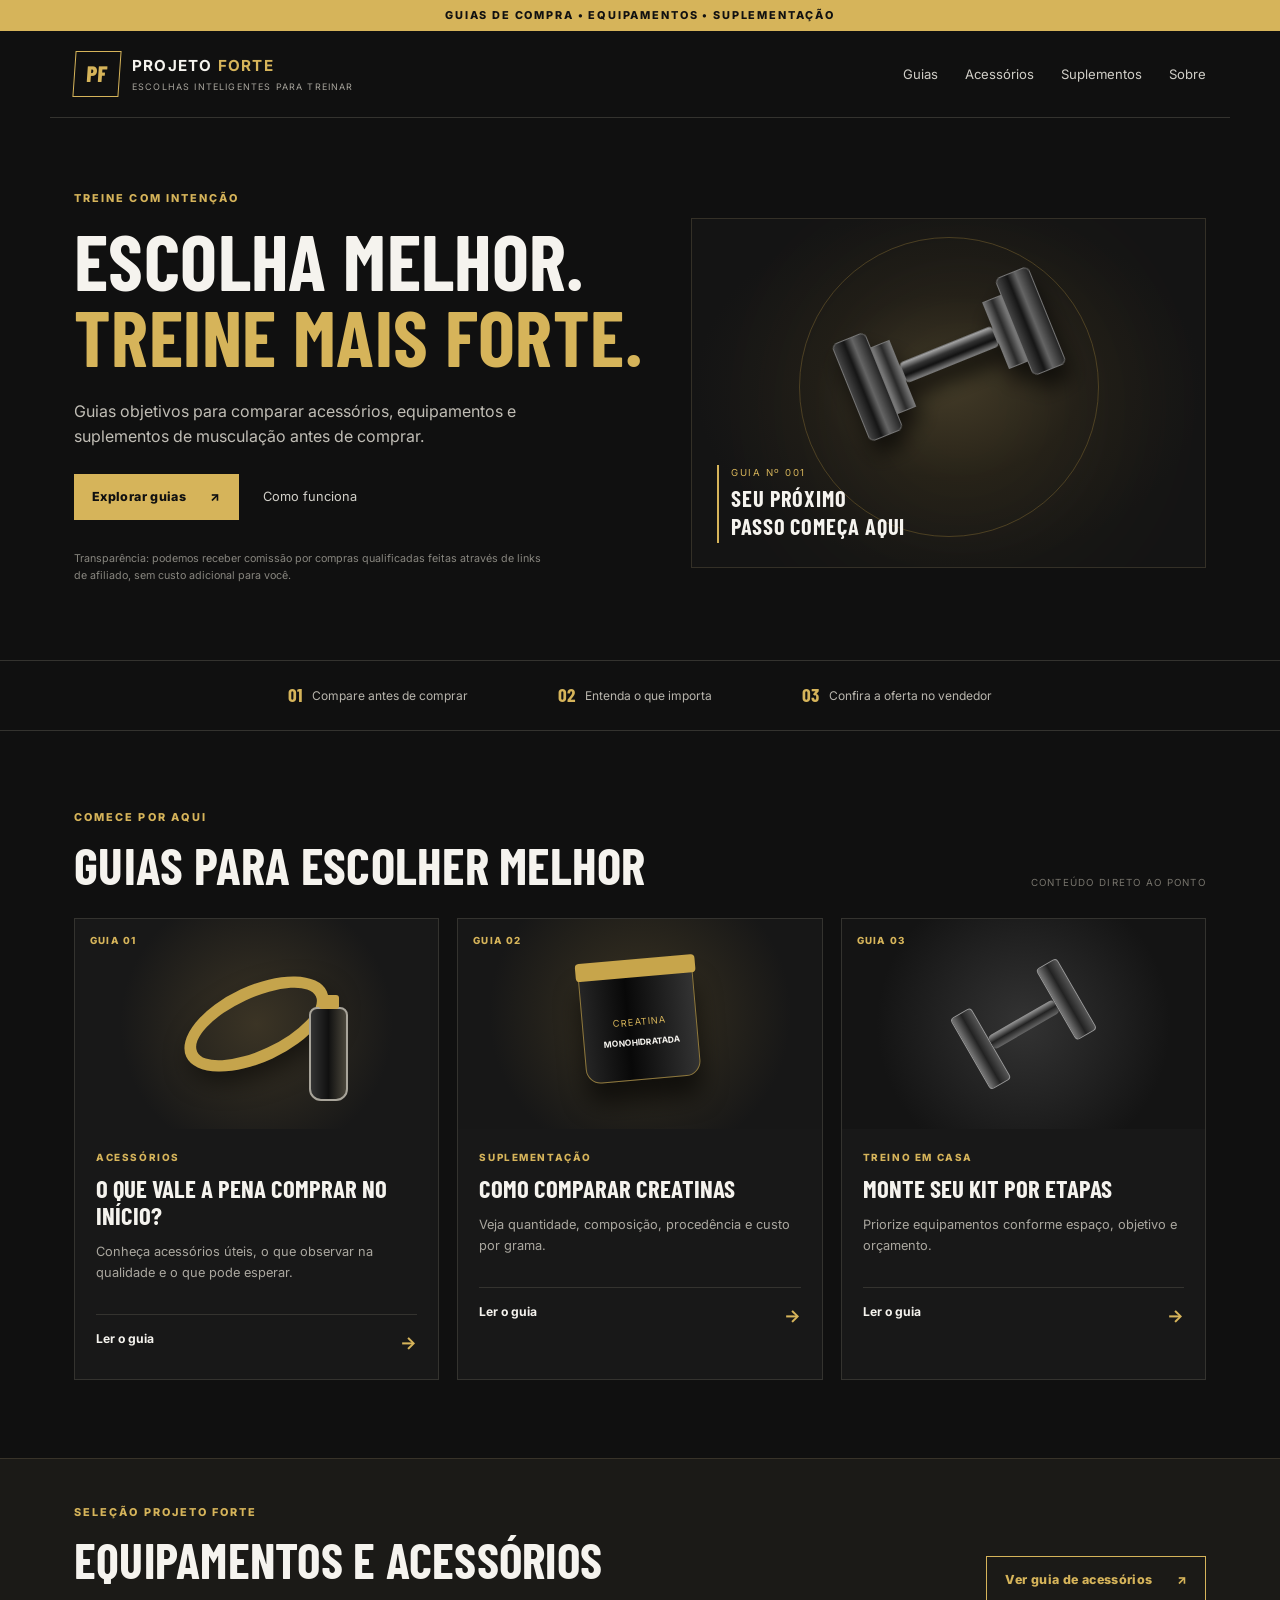
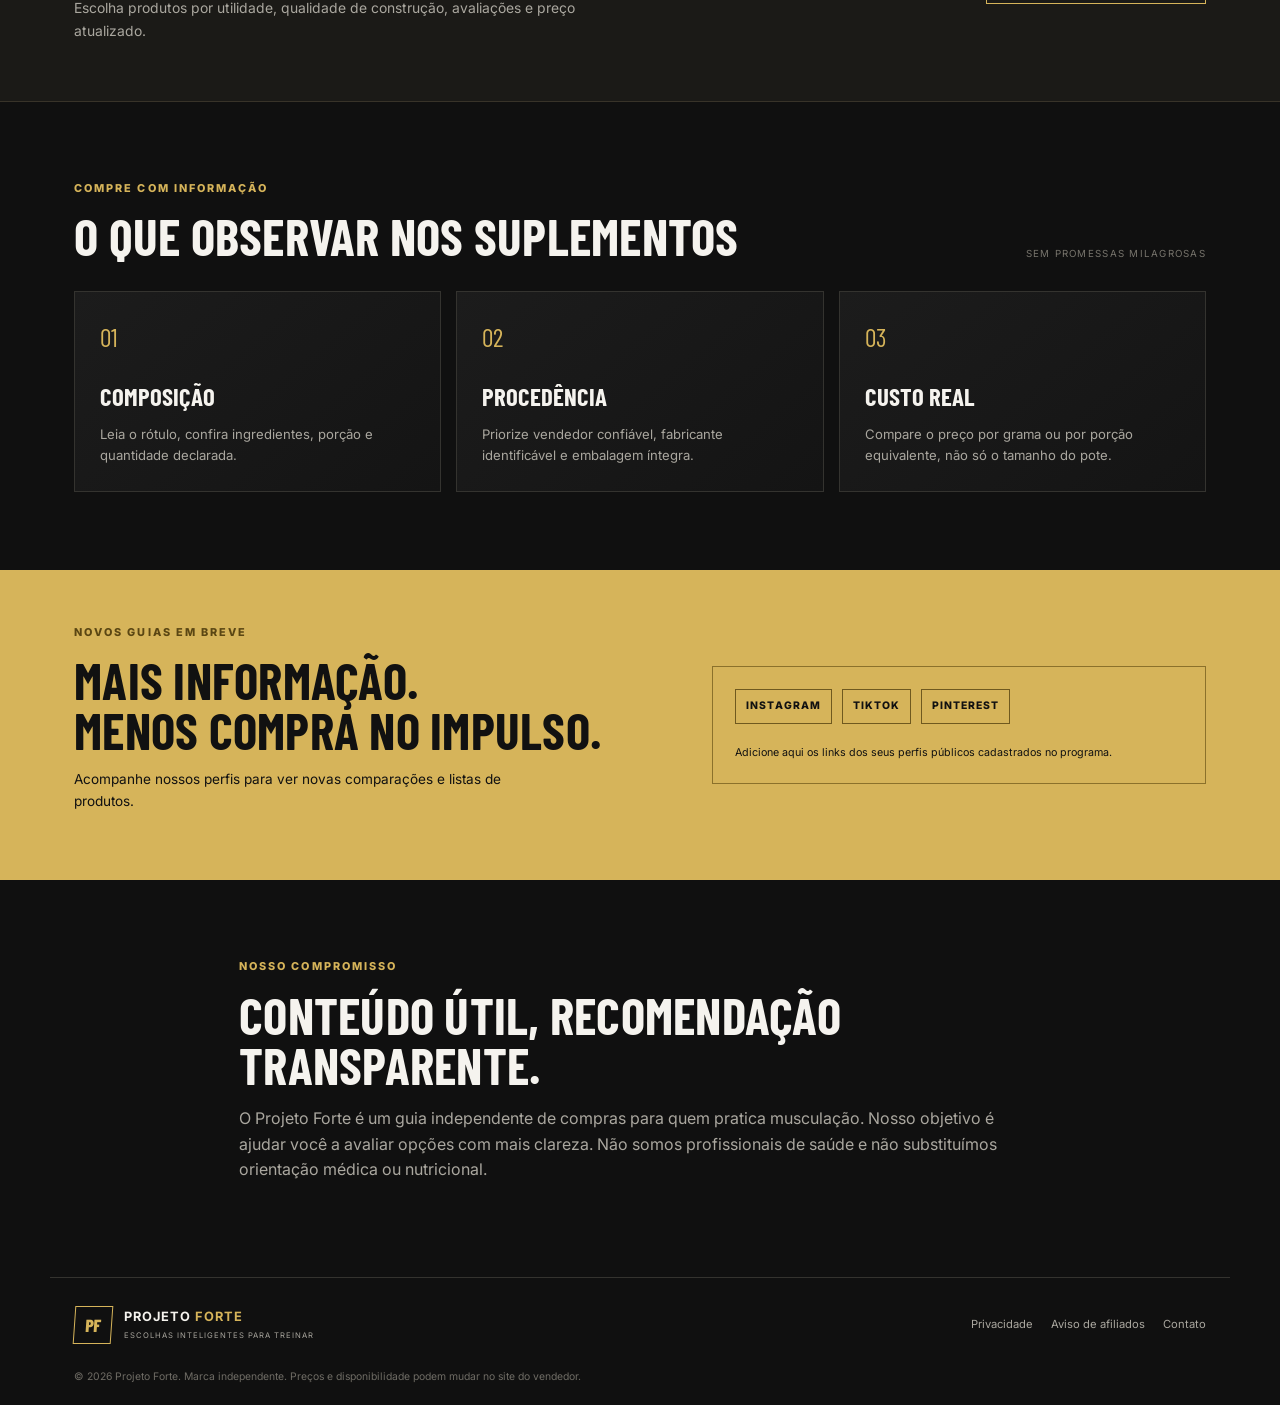
==== index.html @ e1f5fc0f "Add files via upload" ====
<!doctype html>
<html lang="pt-BR">
<head>
  <meta charset="utf-8">
  <meta name="viewport" content="width=device-width, initial-scale=1">
  <meta name="theme-color" content="#101010">
  <title>Projeto Forte | Escolhas inteligentes para treinar</title>
  <meta name="description" content="Guias práticos para escolher acessórios, equipamentos e suplementos para musculação com mais informação.">
  <link rel="stylesheet" href="styles.css">
</head>
<body>
  <div class="announcement">GUIAS DE COMPRA • EQUIPAMENTOS • SUPLEMENTAÇÃO</div>
  <header class="site-header">
    <a class="brand" href="index.html" aria-label="Projeto Forte - início">
      <span class="brand-mark">PF</span>
      <span><strong>PROJETO <em>FORTE</em></strong><small>ESCOLHAS INTELIGENTES PARA TREINAR</small></span>
    </a>
    <button class="menu-toggle" aria-label="Abrir menu" aria-expanded="false">☰</button>
    <nav class="nav">
      <a href="#guias">Guias</a>
      <a href="#acessorios">Acessórios</a>
      <a href="#suplementos">Suplementos</a>
      <a href="#sobre">Sobre</a>
    </nav>
  </header>

  <main>
    <section class="hero">
      <div class="hero-copy">
        <p class="eyebrow">TREINE COM INTENÇÃO</p>
        <h1>Escolha melhor.<br><span>Treine mais forte.</span></h1>
        <p class="hero-text">Guias objetivos para comparar acessórios, equipamentos e suplementos de musculação antes de comprar.</p>
        <div class="hero-actions">
          <a class="button button-gold" href="#guias">Explorar guias <span>↗</span></a>
          <a class="text-link" href="#como-funciona">Como funciona</a>
        </div>
        <p class="disclosure">Transparência: podemos receber comissão por compras qualificadas feitas através de links de afiliado, sem custo adicional para você.</p>
      </div>
      <div class="hero-art" role="img" aria-label="Ilustração de halter em fundo escuro">
        <div class="art-ring"></div><div class="art-glow"></div>
        <div class="dumbbell"><span></span><i></i><b></b><i></i><span></span></div>
        <div class="art-caption"><small>GUIA Nº 001</small><strong>SEU PRÓXIMO<br>PASSO COMEÇA AQUI</strong></div>
      </div>
    </section>

    <section class="trust-strip" id="como-funciona">
      <div><strong>01</strong><span>Compare antes de comprar</span></div>
      <div><strong>02</strong><span>Entenda o que importa</span></div>
      <div><strong>03</strong><span>Confira a oferta no vendedor</span></div>
    </section>

    <section class="section" id="guias">
      <div class="section-heading">
        <div><p class="eyebrow">COMECE POR AQUI</p><h2>Guias para escolher melhor</h2></div>
        <span class="section-note">CONTEÚDO DIRETO AO PONTO</span>
      </div>
      <div class="guide-grid">
        <article class="guide-card featured">
          <div class="card-visual visual-accessories"><span class="visual-label">GUIA 01</span><div class="visual-shape shape-band"></div><div class="visual-shape shape-bottle"></div></div>
          <div class="card-body"><p class="category">ACESSÓRIOS</p><h3>O que vale a pena comprar no início?</h3><p>Conheça acessórios úteis, o que observar na qualidade e o que pode esperar.</p><a href="guias/acessorios-iniciantes.html" class="card-link">Ler o guia <span>→</span></a></div>
        </article>
        <article class="guide-card">
          <div class="card-visual visual-creatine"><span class="visual-label">GUIA 02</span><div class="tub"><small>CREATINA</small><b>MONOHIDRATADA</b></div></div>
          <div class="card-body"><p class="category">SUPLEMENTAÇÃO</p><h3>Como comparar creatinas</h3><p>Veja quantidade, composição, procedência e custo por grama.</p><a href="guias/como-comparar-creatina.html" class="card-link">Ler o guia <span>→</span></a></div>
        </article>
        <article class="guide-card">
          <div class="card-visual visual-home"><span class="visual-label">GUIA 03</span><div class="mini-weights"><i></i><b></b><i></i></div></div>
          <div class="card-body"><p class="category">TREINO EM CASA</p><h3>Monte seu kit por etapas</h3><p>Priorize equipamentos conforme espaço, objetivo e orçamento.</p><a href="guias/kit-academia-em-casa.html" class="card-link">Ler o guia <span>→</span></a></div>
        </article>
      </div>
    </section>

    <section class="dark-band" id="acessorios">
      <div><p class="eyebrow">SELEÇÃO PROJETO FORTE</p><h2>Equipamentos e acessórios</h2><p>Escolha produtos por utilidade, qualidade de construção, avaliações e preço atualizado.</p></div>
      <a class="button button-outline" href="guias/acessorios-iniciantes.html">Ver guia de acessórios <span>↗</span></a>
    </section>

    <section class="section product-section" id="suplementos">
      <div class="section-heading">
        <div><p class="eyebrow">COMPRE COM INFORMAÇÃO</p><h2>O que observar nos suplementos</h2></div>
        <span class="section-note">SEM PROMESSAS MILAGROSAS</span>
      </div>
      <div class="info-grid">
        <div class="info-card"><span class="info-number">01</span><h3>Composição</h3><p>Leia o rótulo, confira ingredientes, porção e quantidade declarada.</p></div>
        <div class="info-card"><span class="info-number">02</span><h3>Procedência</h3><p>Priorize vendedor confiável, fabricante identificável e embalagem íntegra.</p></div>
        <div class="info-card"><span class="info-number">03</span><h3>Custo real</h3><p>Compare o preço por grama ou por porção equivalente, não só o tamanho do pote.</p></div>
      </div>
    </section>

    <section class="newsletter">
      <div><p class="eyebrow">NOVOS GUIAS EM BREVE</p><h2>Mais informação.<br>Menos compra no impulso.</h2><p>Acompanhe nossos perfis para ver novas comparações e listas de produtos.</p></div>
      <div class="social-placeholder"><span>INSTAGRAM</span><span>TIKTOK</span><span>PINTEREST</span><small>Adicione aqui os links dos seus perfis públicos cadastrados no programa.</small></div>
    </section>

    <section class="section about" id="sobre">
      <p class="eyebrow">NOSSO COMPROMISSO</p>
      <h2>Conteúdo útil, recomendação transparente.</h2>
      <p>O Projeto Forte é um guia independente de compras para quem pratica musculação. Nosso objetivo é ajudar você a avaliar opções com mais clareza. Não somos profissionais de saúde e não substituímos orientação médica ou nutricional.</p>
    </section>
  </main>

  <footer class="footer">
    <a class="brand footer-brand" href="index.html"><span class="brand-mark">PF</span><span><strong>PROJETO <em>FORTE</em></strong><small>ESCOLHAS INTELIGENTES PARA TREINAR</small></span></a>
    <div class="footer-links"><a href="politica-de-privacidade.html">Privacidade</a><a href="aviso-de-afiliados.html">Aviso de afiliados</a><a href="contato.html">Contato</a></div>
    <p>© <span id="year"></span> Projeto Forte. Marca independente. Preços e disponibilidade podem mudar no site do vendedor.</p>
  </footer>
  <script src="script.js"></script>
</body>
</html>
---- styles.css ----
@import url('https://fonts.googleapis.com/css2?family=Barlow+Condensed:wght@500;600;700;800&family=Inter:wght@400;500;600;700&display=swap');
:root{--bg:#101010;--panel:#181818;--panel2:#202020;--text:#f5f3ee;--muted:#a7a49c;--gold:#d6b45a;--gold2:#f0d98d;--line:#34332f;--max:1180px}
*{box-sizing:border-box}html{scroll-behavior:smooth}body{margin:0;background:var(--bg);color:var(--text);font-family:Inter,Arial,sans-serif;line-height:1.6}a{color:inherit;text-decoration:none}.announcement{text-align:center;background:var(--gold);color:#111;font-size:.68rem;font-weight:800;letter-spacing:.17em;padding:7px 12px}.site-header{max-width:var(--max);margin:auto;padding:20px 24px;display:flex;align-items:center;justify-content:space-between;gap:25px;border-bottom:1px solid var(--line)}.brand{display:flex;align-items:center;gap:12px}.brand-mark{width:46px;height:46px;display:grid;place-items:center;border:1px solid var(--gold);color:var(--gold);font-family:"Barlow Condensed",sans-serif;font-size:1.4rem;font-weight:800;transform:skew(-4deg)}.brand strong{display:block;letter-spacing:.08em;font-size:.95rem}.brand em{font-style:normal;color:var(--gold)}.brand small{display:block;color:var(--muted);font-size:.56rem;letter-spacing:.13em;margin-top:2px}.nav{display:flex;gap:27px;font-size:.82rem;color:#d0cec7}.nav a:hover,.text-link:hover,.footer-links a:hover{color:var(--gold)}.menu-toggle{display:none;background:none;border:1px solid var(--line);color:var(--text);font-size:1.25rem;padding:5px 10px}.hero{max-width:var(--max);margin:auto;padding:72px 24px 65px;display:grid;grid-template-columns:1.05fr .95fr;gap:48px;align-items:center;min-height:510px}.eyebrow{font-size:.68rem;font-weight:800;letter-spacing:.19em;color:var(--gold);margin:0 0 14px}.hero h1,.section h2,.dark-band h2,.newsletter h2,.article-hero h1{font-family:"Barlow Condensed",Impact,sans-serif;text-transform:uppercase;line-height:.98;letter-spacing:.005em;margin:0;font-size:clamp(3rem,6.1vw,5.5rem)}.hero h1 span{color:var(--gold)}.hero-text{max-width:480px;color:#c0bdb5;font-size:1rem;margin:24px 0}.hero-actions{display:flex;align-items:center;gap:24px}.button{display:inline-flex;align-items:center;gap:24px;padding:13px 18px;font-size:.78rem;font-weight:800;letter-spacing:.03em;transition:.2s}.button-gold{background:var(--gold);color:#101010}.button-gold:hover{background:var(--gold2);transform:translateY(-2px)}.text-link{font-size:.8rem;color:#d2d0c9}.disclosure{font-size:.67rem;color:#88867f;max-width:470px;margin-top:30px}.hero-art{position:relative;min-height:350px;overflow:hidden;background:radial-gradient(ellipse at 50% 48%,#373226 0,#1d1b17 36%,#141414 70%);border:1px solid #343027}.art-ring{position:absolute;width:300px;height:300px;border:1px solid #7b6530;border-radius:50%;top:18px;left:50%;transform:translateX(-50%);opacity:.5}.art-glow{position:absolute;width:180px;height:180px;border-radius:50%;background:#c69d35;filter:blur(95px);opacity:.2;left:35%;top:28%}.dumbbell{position:absolute;top:39%;left:50%;transform:translate(-50%,-50%) rotate(-22deg);display:flex;align-items:center;filter:drop-shadow(0 15px 10px #0009)}.dumbbell span{display:block;width:36px;height:105px;background:linear-gradient(90deg,#444,#151515 35%,#656565 60%,#242424);border:1px solid #777;border-radius:6px}.dumbbell i{display:block;width:20px;height:72px;background:linear-gradient(90deg,#777,#292929,#777);border:1px solid #777}.dumbbell b{display:block;width:100px;height:22px;background:linear-gradient(#aaa,#333 35%,#111 65%,#777);border-radius:4px;border:1px solid #777}.art-caption{position:absolute;bottom:24px;left:25px;border-left:2px solid var(--gold);padding-left:12px}.art-caption small{display:block;color:var(--gold);font-size:.6rem;letter-spacing:.16em;margin-bottom:7px}.art-caption strong{font-family:"Barlow Condensed",sans-serif;font-size:1.4rem;line-height:1.05;letter-spacing:.04em}.trust-strip{border-top:1px solid var(--line);border-bottom:1px solid var(--line);display:flex;justify-content:center;gap:7vw;padding:19px 24px;color:#b8b5ad;font-size:.75rem}.trust-strip div{display:flex;align-items:center;gap:10px}.trust-strip strong{font-family:"Barlow Condensed",sans-serif;color:var(--gold);font-size:1.2rem}.section{max-width:var(--max);margin:auto;padding:78px 24px}.section-heading{display:flex;align-items:end;justify-content:space-between;gap:20px;margin-bottom:28px}.section h2,.dark-band h2,.newsletter h2{font-size:clamp(2.4rem,4vw,3.6rem)}.section-note{color:#77746c;font-size:.61rem;letter-spacing:.13em}.guide-grid{display:grid;grid-template-columns:repeat(3,1fr);gap:18px}.guide-card{background:var(--panel);border:1px solid var(--line);min-width:0;transition:.2s}.guide-card:hover{transform:translateY(-4px);border-color:#756333}.card-visual{height:210px;position:relative;overflow:hidden;display:grid;place-items:center;background:linear-gradient(145deg,#25231e,#111)}.visual-label{position:absolute;top:14px;left:15px;color:var(--gold);font-size:.61rem;font-weight:800;letter-spacing:.12em}.visual-accessories{background:radial-gradient(circle at 50% 50%,#3b3425,#181818 65%)}.shape-band{position:absolute;width:155px;height:76px;border:12px solid #c5a44c;border-radius:50%;transform:rotate(-25deg);box-shadow:0 12px 24px #0008}.shape-bottle{position:absolute;right:25%;bottom:28px;width:39px;height:94px;border:2px solid #a8a49a;border-radius:8px 8px 12px 12px;background:linear-gradient(90deg,#333,#101010,#4a463b)}.shape-bottle:before{content:"";position:absolute;top:-14px;left:8px;width:20px;height:14px;background:#c6a34b;border-radius:3px}.visual-creatine{background:radial-gradient(circle at 50% 45%,#3a3322,#171717 70%)}.tub{width:115px;height:112px;background:linear-gradient(90deg,#252525,#080808 40%,#333);border:1px solid #8e783d;border-radius:9px 9px 15px 15px;box-shadow:0 20px 25px #0009;display:flex;align-items:center;justify-content:center;flex-direction:column;transform:rotate(-5deg)}.tub:before{content:"";width:120px;height:18px;margin-top:-10px;background:#c7a54b;border-radius:4px;position:absolute;top:0}.tub small{font-size:.58rem;color:var(--gold);letter-spacing:.1em;margin-top:15px}.tub b{font-size:.53rem;line-height:1.2;text-align:center;max-width:75px;margin-top:7px}.visual-home{background:radial-gradient(circle at 50% 50%,#333,#141414 70%)}.mini-weights{display:flex;align-items:center;transform:rotate(-30deg)}.mini-weights i{height:82px;width:24px;background:linear-gradient(90deg,#777,#222,#555);border:1px solid #999;border-radius:4px}.mini-weights b{width:75px;height:15px;background:linear-gradient(#999,#222,#666);border-radius:4px}.card-body{padding:21px}.category{font-size:.62rem;letter-spacing:.16em;color:var(--gold);font-weight:800;margin:0 0 9px}.card-body h3,.info-card h3{font-family:"Barlow Condensed",sans-serif;text-transform:uppercase;font-size:1.55rem;line-height:1.1;margin:0 0 10px}.card-body>p:not(.category){font-size:.8rem;color:#aaa79f;min-height:52px}.card-link{display:flex;justify-content:space-between;border-top:1px solid var(--line);padding-top:14px;margin-top:20px;font-size:.76rem;font-weight:700}.card-link span{color:var(--gold);font-size:1.1rem}.dark-band{background:#1b1a17;border-top:1px solid #383329;border-bottom:1px solid #383329;padding:45px max(24px,calc((100% - 1132px)/2));display:flex;align-items:center;justify-content:space-between;gap:35px}.dark-band h2{font-size:clamp(2rem,4vw,3.1rem)}.dark-band p:not(.eyebrow){color:#aaa79f;max-width:520px;font-size:.87rem}.button-outline{border:1px solid var(--gold);color:var(--gold);white-space:nowrap}.button-outline:hover{background:var(--gold);color:#111}.info-grid{display:grid;grid-template-columns:repeat(3,1fr);gap:15px;margin-top:30px}.info-card{border:1px solid var(--line);padding:25px;background:linear-gradient(140deg,#1c1c1c,#141414)}.info-number{display:block;color:var(--gold);font-family:"Barlow Condensed",sans-serif;font-size:1.6rem;margin-bottom:25px}.info-card p{font-size:.82rem;color:#aaa79f;margin-bottom:0}.newsletter{background:var(--gold);color:#111;padding:54px max(24px,calc((100% - 1132px)/2));display:grid;grid-template-columns:1.1fr .9fr;gap:35px;align-items:center}.newsletter .eyebrow{color:#5a4613}.newsletter h2{font-size:clamp(2.4rem,4vw,3.5rem)}.newsletter p:not(.eyebrow){max-width:430px;font-size:.85rem}.social-placeholder{border:1px solid #8b712b;padding:22px;display:flex;flex-wrap:wrap;gap:10px}.social-placeholder span{border:1px solid #6f591f;padding:8px 10px;font-size:.65rem;font-weight:800;letter-spacing:.1em}.social-placeholder small{display:block;width:100%;font-size:.67rem;margin-top:10px}.about{max-width:850px}.about h2{max-width:700px}.about>p:last-child{color:#aaa79f;max-width:760px}.footer{border-top:1px solid var(--line);padding:28px 24px 20px;max-width:var(--max);margin:auto;display:flex;align-items:center;justify-content:space-between;gap:25px;flex-wrap:wrap}.footer-brand .brand-mark{width:38px;height:38px;font-size:1.1rem}.footer-brand strong{font-size:.8rem}.footer-brand small{font-size:.48rem}.footer-links{display:flex;gap:18px;font-size:.7rem;color:#aaa79f}.footer>p{width:100%;margin:0;color:#6f6c65;font-size:.65rem}
.article-wrap{max-width:850px;margin:auto;padding:58px 24px 90px}.breadcrumbs{font-size:.72rem;color:var(--muted);margin-bottom:24px}.breadcrumbs a{color:var(--gold)}.article-hero h1{font-size:clamp(2.8rem,6vw,4.8rem);max-width:800px}.article-hero .lead{font-size:1.08rem;color:#c1beb6;max-width:730px;margin:22px 0}.article-meta{color:#8d8a82;font-size:.7rem;border-bottom:1px solid var(--line);padding-bottom:22px;margin-bottom:30px}.article-content h2{font-family:"Barlow Condensed",sans-serif;text-transform:uppercase;font-size:2rem;line-height:1.1;margin:35px 0 10px}.article-content p,.article-content li{color:#c2bfb7;font-size:.94rem}.article-content li{margin-bottom:8px}.callout{border-left:3px solid var(--gold);background:#1c1b17;padding:18px 20px;margin:25px 0;color:#d3d0c8;font-size:.87rem}.product-placeholder{padding:18px;border:1px dashed #756333;background:#191814;margin:18px 0}.product-placeholder strong{display:block;color:var(--gold);margin-bottom:5px}.product-placeholder code{overflow-wrap:anywhere;color:#aaa79f}.affiliate-button{display:inline-flex;margin-top:12px;background:var(--gold);color:#111;padding:11px 15px;font-size:.76rem;font-weight:800}.article-disclosure{font-size:.73rem;color:#8d8a82;border-top:1px solid var(--line);padding-top:18px;margin-top:30px}.back-link{display:inline-block;color:var(--gold);margin-top:30px;font-size:.82rem}.legal-content{max-width:800px;margin:auto;padding:55px 24px 90px}.legal-content h1{font-family:"Barlow Condensed",sans-serif;font-size:3.2rem;text-transform:uppercase}.legal-content p,.legal-content li{color:#c2bfb7}
@media(max-width:760px){.site-header{padding:15px 18px;flex-wrap:wrap}.menu-toggle{display:block}.nav{display:none;order:3;width:100%;flex-direction:column;gap:0;padding-top:8px}.nav.open{display:flex}.nav a{padding:11px 0;border-top:1px solid var(--line)}.hero{padding:48px 20px;grid-template-columns:1fr;gap:28px}.hero h1{font-size:3.6rem}.hero-art{min-height:280px}.trust-strip{gap:12px;justify-content:space-between;font-size:.64rem}.trust-strip div{gap:5px}.section{padding:55px 20px}.section-heading{align-items:start;flex-direction:column}.guide-grid,.info-grid{grid-template-columns:1fr}.card-visual{height:190px}.card-body>p:not(.category){min-height:0}.dark-band{padding:38px 20px;align-items:start;flex-direction:column}.newsletter{padding:42px 20px;grid-template-columns:1fr}.footer{padding:25px 20px}.footer-links{flex-wrap:wrap}.article-wrap{padding:40px 20px 65px}.article-hero h1{font-size:3.1rem}}
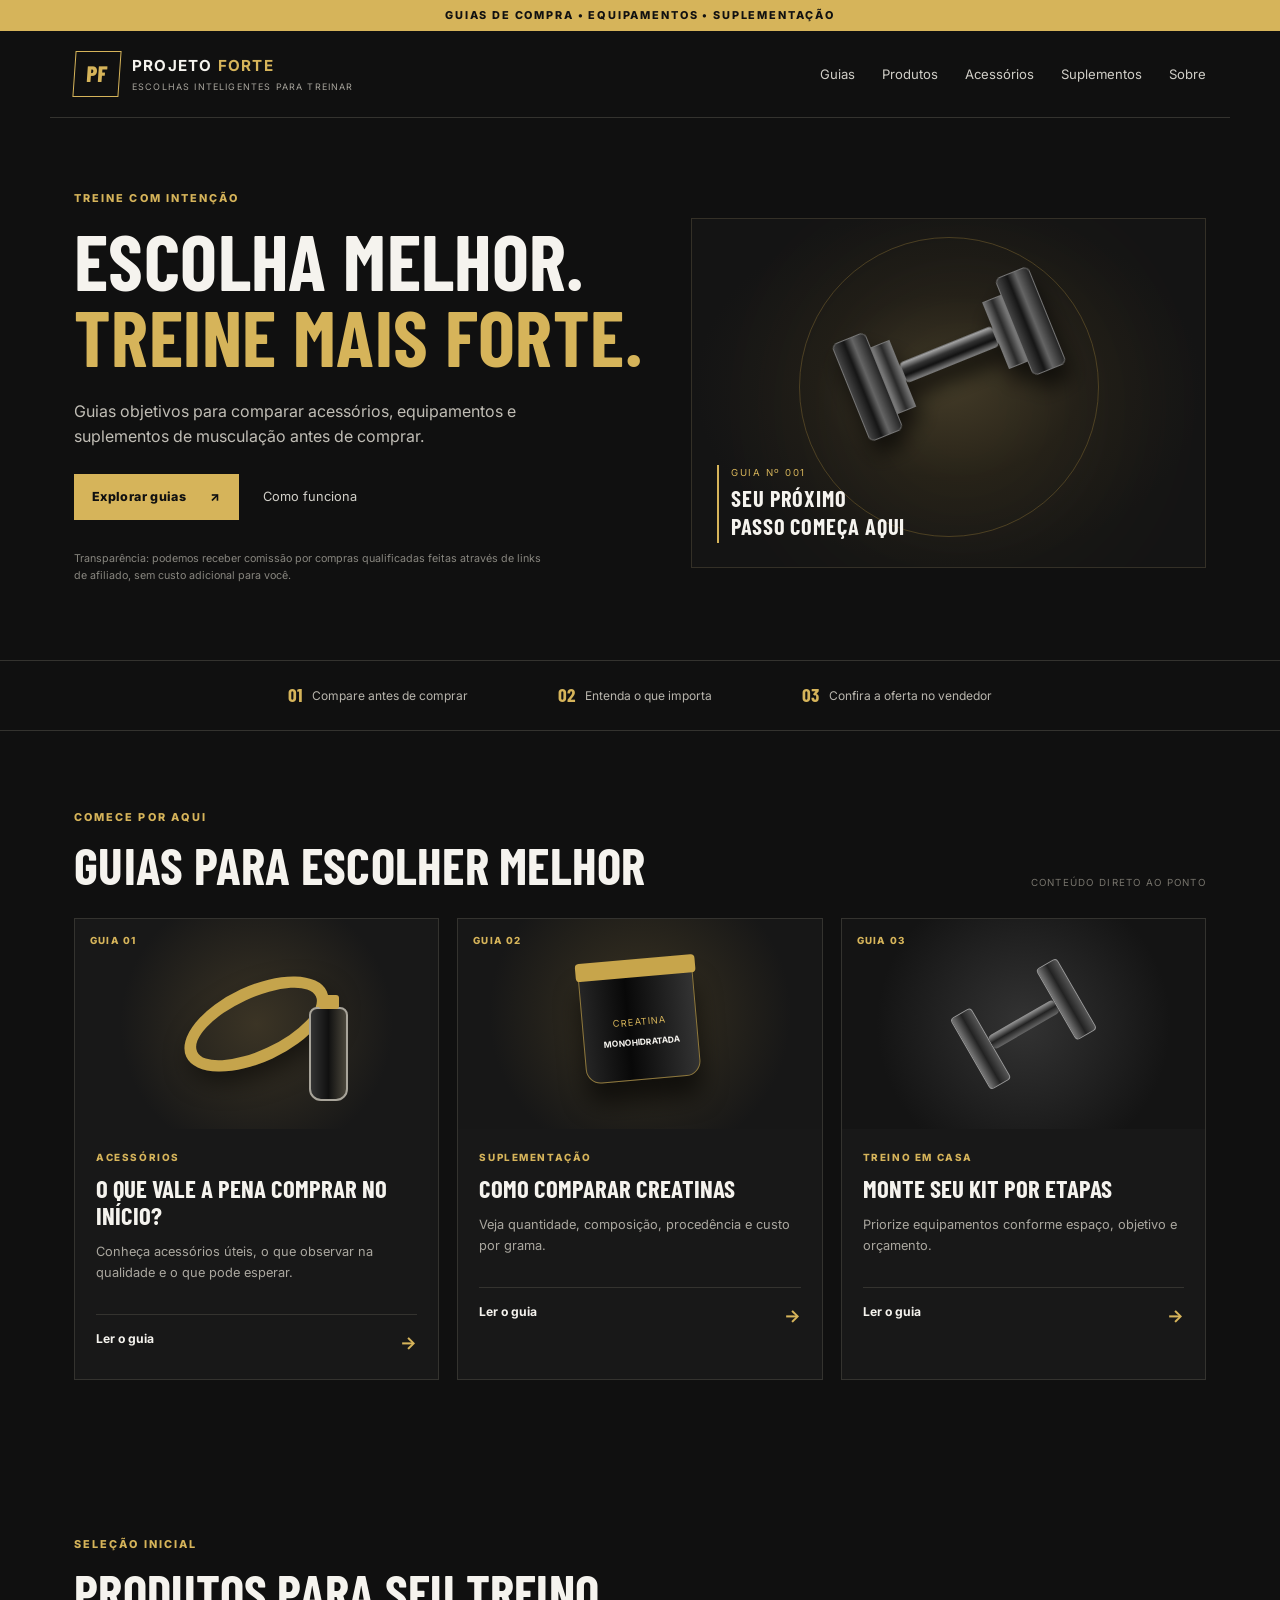
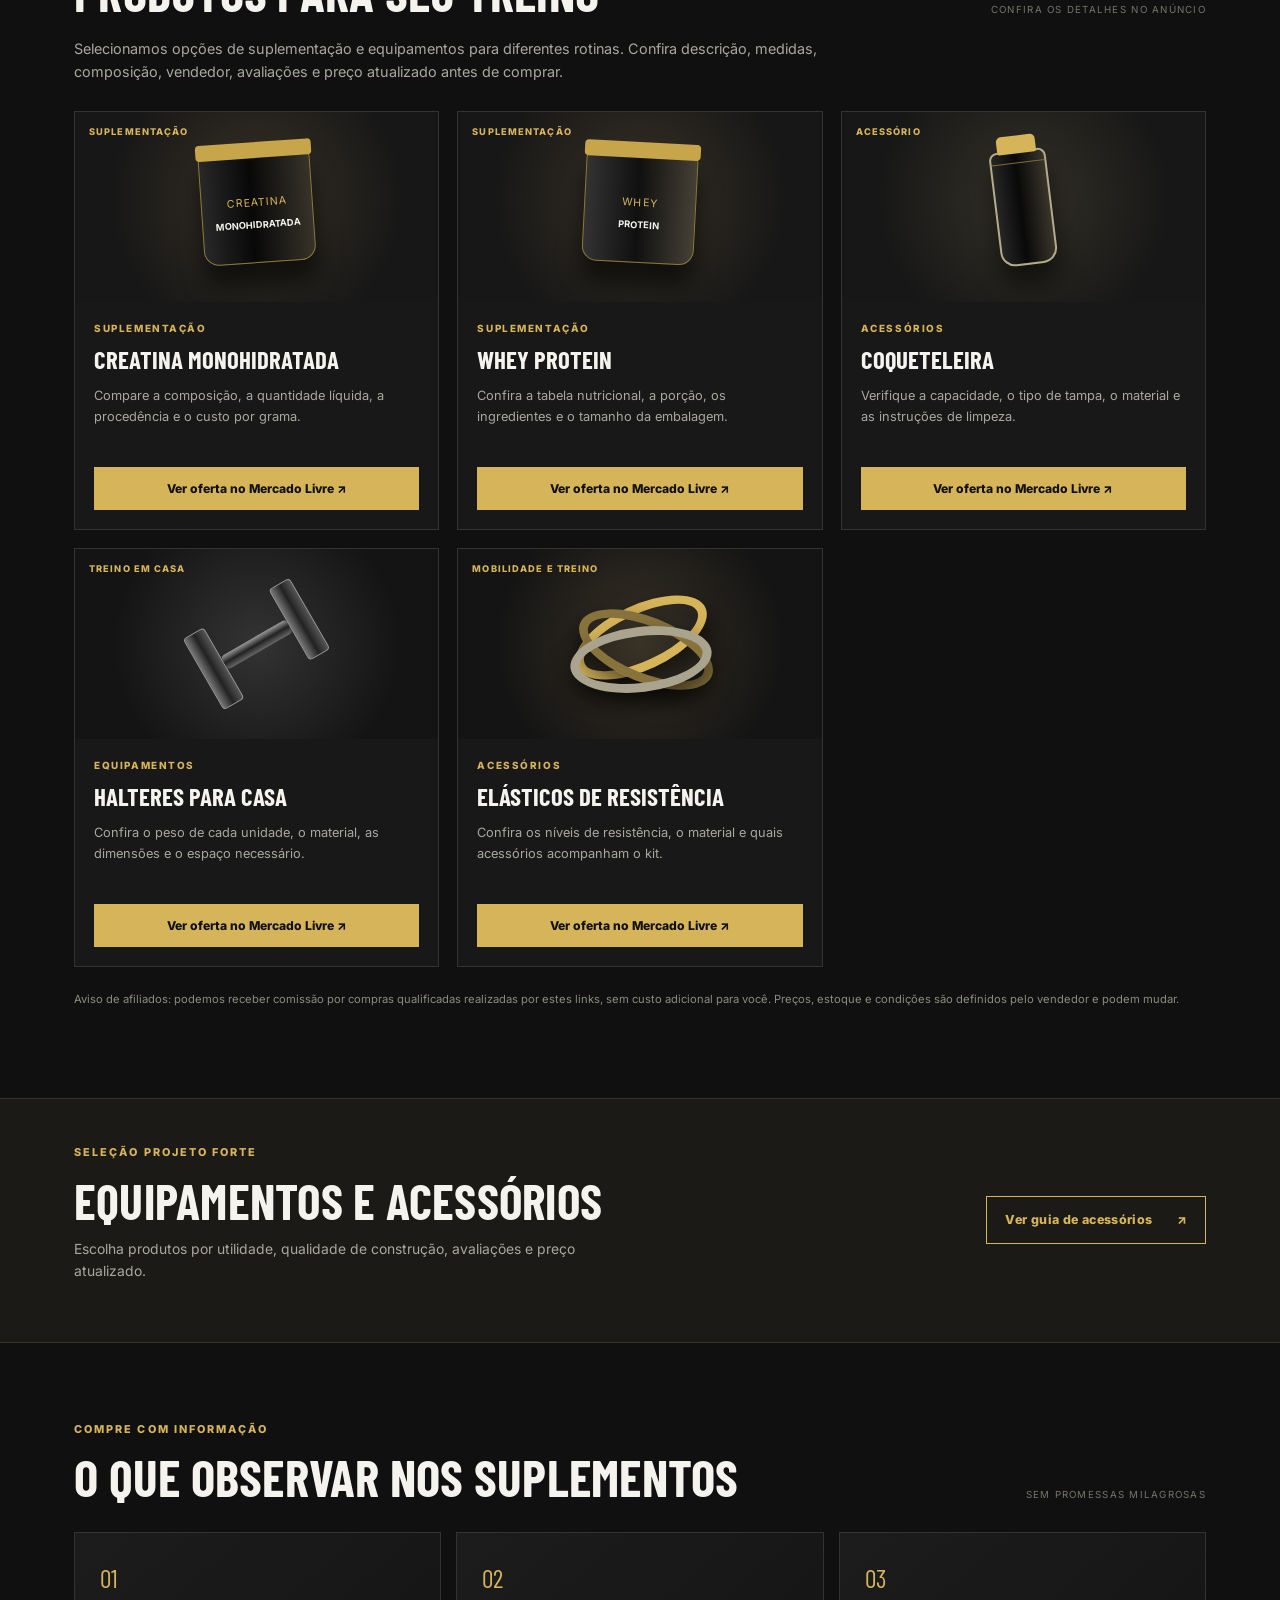
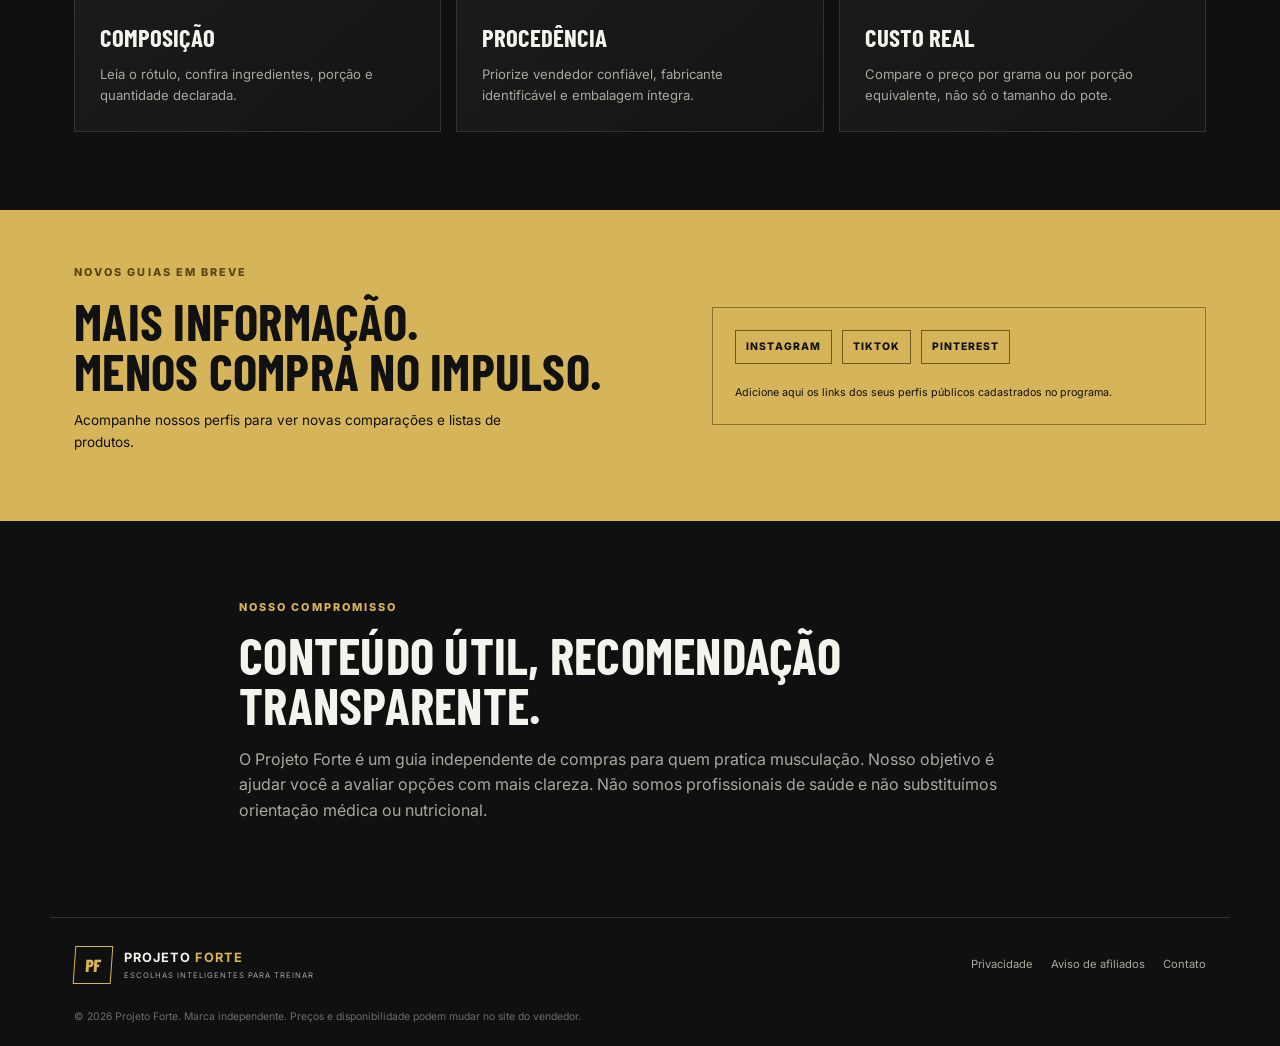
==== commit 9e0ddcc3: "Add files via upload" ====
--- a/index.html
+++ b/index.html
@@ -18,6 +18,7 @@
     <button class="menu-toggle" aria-label="Abrir menu" aria-expanded="false">☰</button>
     <nav class="nav">
       <a href="#guias">Guias</a>
+      <a href="#produtos">Produtos</a>
       <a href="#acessorios">Acessórios</a>
       <a href="#suplementos">Suplementos</a>
       <a href="#sobre">Sobre</a>
@@ -70,6 +71,37 @@
       </div>
     </section>
 
+    <section class="section products-section" id="produtos">
+      <div class="section-heading">
+        <div><p class="eyebrow">SELEÇÃO INICIAL</p><h2>Produtos para seu treino</h2></div>
+        <span class="section-note">CONFIRA OS DETALHES NO ANÚNCIO</span>
+      </div>
+      <p class="products-intro">Selecionamos opções de suplementação e equipamentos para diferentes rotinas. Confira descrição, medidas, composição, vendedor, avaliações e preço atualizado antes de comprar.</p>
+      <div class="product-grid">
+        <article class="product-card">
+          <div class="product-visual product-creatine"><span>SUPLEMENTAÇÃO</span><div class="product-pack"><small>CREATINA</small><strong>MONOHIDRATADA</strong></div></div>
+          <div class="product-body"><p class="category">SUPLEMENTAÇÃO</p><h3>Creatina monohidratada</h3><p>Compare a composição, a quantidade líquida, a procedência e o custo por grama.</p><a class="affiliate-button" href="https://meli.la/26qQCBS" target="_blank" rel="sponsored nofollow noopener noreferrer">Ver oferta no Mercado Livre ↗</a></div>
+        </article>
+        <article class="product-card">
+          <div class="product-visual product-whey"><span>SUPLEMENTAÇÃO</span><div class="product-pack whey-pack"><small>WHEY</small><strong>PROTEIN</strong></div></div>
+          <div class="product-body"><p class="category">SUPLEMENTAÇÃO</p><h3>Whey protein</h3><p>Confira a tabela nutricional, a porção, os ingredientes e o tamanho da embalagem.</p><a class="affiliate-button" href="https://meli.la/2e8BBgC" target="_blank" rel="sponsored nofollow noopener noreferrer">Ver oferta no Mercado Livre ↗</a></div>
+        </article>
+        <article class="product-card">
+          <div class="product-visual product-shaker"><span>ACESSÓRIO</span><div class="shaker-shape"><i></i></div></div>
+          <div class="product-body"><p class="category">ACESSÓRIOS</p><h3>Coqueteleira</h3><p>Verifique a capacidade, o tipo de tampa, o material e as instruções de limpeza.</p><a class="affiliate-button" href="https://meli.la/1avWY83" target="_blank" rel="sponsored nofollow noopener noreferrer">Ver oferta no Mercado Livre ↗</a></div>
+        </article>
+        <article class="product-card">
+          <div class="product-visual product-dumbbells"><span>TREINO EM CASA</span><div class="mini-weights"><i></i><b></b><i></i></div></div>
+          <div class="product-body"><p class="category">EQUIPAMENTOS</p><h3>Halteres para casa</h3><p>Confira o peso de cada unidade, o material, as dimensões e o espaço necessário.</p><a class="affiliate-button" href="https://meli.la/2XEbic5" target="_blank" rel="sponsored nofollow noopener noreferrer">Ver oferta no Mercado Livre ↗</a></div>
+        </article>
+        <article class="product-card">
+          <div class="product-visual product-bands"><span>MOBILIDADE E TREINO</span><div class="band-shape band-one"></div><div class="band-shape band-two"></div><div class="band-shape band-three"></div></div>
+          <div class="product-body"><p class="category">ACESSÓRIOS</p><h3>Elásticos de resistência</h3><p>Confira os níveis de resistência, o material e quais acessórios acompanham o kit.</p><a class="affiliate-button" href="https://meli.la/291Mf4i" target="_blank" rel="sponsored nofollow noopener noreferrer">Ver oferta no Mercado Livre ↗</a></div>
+        </article>
+      </div>
+      <p class="products-disclosure">Aviso de afiliados: podemos receber comissão por compras qualificadas realizadas por estes links, sem custo adicional para você. Preços, estoque e condições são definidos pelo vendedor e podem mudar.</p>
+    </section>
+
     <section class="dark-band" id="acessorios">
       <div><p class="eyebrow">SELEÇÃO PROJETO FORTE</p><h2>Equipamentos e acessórios</h2><p>Escolha produtos por utilidade, qualidade de construção, avaliações e preço atualizado.</p></div>
       <a class="button button-outline" href="guias/acessorios-iniciantes.html">Ver guia de acessórios <span>↗</span></a>
--- a/styles.css
+++ b/styles.css
@@ -3,3 +3,31 @@
 *{box-sizing:border-box}html{scroll-behavior:smooth}body{margin:0;background:var(--bg);color:var(--text);font-family:Inter,Arial,sans-serif;line-height:1.6}a{color:inherit;text-decoration:none}.announcement{text-align:center;background:var(--gold);color:#111;font-size:.68rem;font-weight:800;letter-spacing:.17em;padding:7px 12px}.site-header{max-width:var(--max);margin:auto;padding:20px 24px;display:flex;align-items:center;justify-content:space-between;gap:25px;border-bottom:1px solid var(--line)}.brand{display:flex;align-items:center;gap:12px}.brand-mark{width:46px;height:46px;display:grid;place-items:center;border:1px solid var(--gold);color:var(--gold);font-family:"Barlow Condensed",sans-serif;font-size:1.4rem;font-weight:800;transform:skew(-4deg)}.brand strong{display:block;letter-spacing:.08em;font-size:.95rem}.brand em{font-style:normal;color:var(--gold)}.brand small{display:block;color:var(--muted);font-size:.56rem;letter-spacing:.13em;margin-top:2px}.nav{display:flex;gap:27px;font-size:.82rem;color:#d0cec7}.nav a:hover,.text-link:hover,.footer-links a:hover{color:var(--gold)}.menu-toggle{display:none;background:none;border:1px solid var(--line);color:var(--text);font-size:1.25rem;padding:5px 10px}.hero{max-width:var(--max);margin:auto;padding:72px 24px 65px;display:grid;grid-template-columns:1.05fr .95fr;gap:48px;align-items:center;min-height:510px}.eyebrow{font-size:.68rem;font-weight:800;letter-spacing:.19em;color:var(--gold);margin:0 0 14px}.hero h1,.section h2,.dark-band h2,.newsletter h2,.article-hero h1{font-family:"Barlow Condensed",Impact,sans-serif;text-transform:uppercase;line-height:.98;letter-spacing:.005em;margin:0;font-size:clamp(3rem,6.1vw,5.5rem)}.hero h1 span{color:var(--gold)}.hero-text{max-width:480px;color:#c0bdb5;font-size:1rem;margin:24px 0}.hero-actions{display:flex;align-items:center;gap:24px}.button{display:inline-flex;align-items:center;gap:24px;padding:13px 18px;font-size:.78rem;font-weight:800;letter-spacing:.03em;transition:.2s}.button-gold{background:var(--gold);color:#101010}.button-gold:hover{background:var(--gold2);transform:translateY(-2px)}.text-link{font-size:.8rem;color:#d2d0c9}.disclosure{font-size:.67rem;color:#88867f;max-width:470px;margin-top:30px}.hero-art{position:relative;min-height:350px;overflow:hidden;background:radial-gradient(ellipse at 50% 48%,#373226 0,#1d1b17 36%,#141414 70%);border:1px solid #343027}.art-ring{position:absolute;width:300px;height:300px;border:1px solid #7b6530;border-radius:50%;top:18px;left:50%;transform:translateX(-50%);opacity:.5}.art-glow{position:absolute;width:180px;height:180px;border-radius:50%;background:#c69d35;filter:blur(95px);opacity:.2;left:35%;top:28%}.dumbbell{position:absolute;top:39%;left:50%;transform:translate(-50%,-50%) rotate(-22deg);display:flex;align-items:center;filter:drop-shadow(0 15px 10px #0009)}.dumbbell span{display:block;width:36px;height:105px;background:linear-gradient(90deg,#444,#151515 35%,#656565 60%,#242424);border:1px solid #777;border-radius:6px}.dumbbell i{display:block;width:20px;height:72px;background:linear-gradient(90deg,#777,#292929,#777);border:1px solid #777}.dumbbell b{display:block;width:100px;height:22px;background:linear-gradient(#aaa,#333 35%,#111 65%,#777);border-radius:4px;border:1px solid #777}.art-caption{position:absolute;bottom:24px;left:25px;border-left:2px solid var(--gold);padding-left:12px}.art-caption small{display:block;color:var(--gold);font-size:.6rem;letter-spacing:.16em;margin-bottom:7px}.art-caption strong{font-family:"Barlow Condensed",sans-serif;font-size:1.4rem;line-height:1.05;letter-spacing:.04em}.trust-strip{border-top:1px solid var(--line);border-bottom:1px solid var(--line);display:flex;justify-content:center;gap:7vw;padding:19px 24px;color:#b8b5ad;font-size:.75rem}.trust-strip div{display:flex;align-items:center;gap:10px}.trust-strip strong{font-family:"Barlow Condensed",sans-serif;color:var(--gold);font-size:1.2rem}.section{max-width:var(--max);margin:auto;padding:78px 24px}.section-heading{display:flex;align-items:end;justify-content:space-between;gap:20px;margin-bottom:28px}.section h2,.dark-band h2,.newsletter h2{font-size:clamp(2.4rem,4vw,3.6rem)}.section-note{color:#77746c;font-size:.61rem;letter-spacing:.13em}.guide-grid{display:grid;grid-template-columns:repeat(3,1fr);gap:18px}.guide-card{background:var(--panel);border:1px solid var(--line);min-width:0;transition:.2s}.guide-card:hover{transform:translateY(-4px);border-color:#756333}.card-visual{height:210px;position:relative;overflow:hidden;display:grid;place-items:center;background:linear-gradient(145deg,#25231e,#111)}.visual-label{position:absolute;top:14px;left:15px;color:var(--gold);font-size:.61rem;font-weight:800;letter-spacing:.12em}.visual-accessories{background:radial-gradient(circle at 50% 50%,#3b3425,#181818 65%)}.shape-band{position:absolute;width:155px;height:76px;border:12px solid #c5a44c;border-radius:50%;transform:rotate(-25deg);box-shadow:0 12px 24px #0008}.shape-bottle{position:absolute;right:25%;bottom:28px;width:39px;height:94px;border:2px solid #a8a49a;border-radius:8px 8px 12px 12px;background:linear-gradient(90deg,#333,#101010,#4a463b)}.shape-bottle:before{content:"";position:absolute;top:-14px;left:8px;width:20px;height:14px;background:#c6a34b;border-radius:3px}.visual-creatine{background:radial-gradient(circle at 50% 45%,#3a3322,#171717 70%)}.tub{width:115px;height:112px;background:linear-gradient(90deg,#252525,#080808 40%,#333);border:1px solid #8e783d;border-radius:9px 9px 15px 15px;box-shadow:0 20px 25px #0009;display:flex;align-items:center;justify-content:center;flex-direction:column;transform:rotate(-5deg)}.tub:before{content:"";width:120px;height:18px;margin-top:-10px;background:#c7a54b;border-radius:4px;position:absolute;top:0}.tub small{font-size:.58rem;color:var(--gold);letter-spacing:.1em;margin-top:15px}.tub b{font-size:.53rem;line-height:1.2;text-align:center;max-width:75px;margin-top:7px}.visual-home{background:radial-gradient(circle at 50% 50%,#333,#141414 70%)}.mini-weights{display:flex;align-items:center;transform:rotate(-30deg)}.mini-weights i{height:82px;width:24px;background:linear-gradient(90deg,#777,#222,#555);border:1px solid #999;border-radius:4px}.mini-weights b{width:75px;height:15px;background:linear-gradient(#999,#222,#666);border-radius:4px}.card-body{padding:21px}.category{font-size:.62rem;letter-spacing:.16em;color:var(--gold);font-weight:800;margin:0 0 9px}.card-body h3,.info-card h3{font-family:"Barlow Condensed",sans-serif;text-transform:uppercase;font-size:1.55rem;line-height:1.1;margin:0 0 10px}.card-body>p:not(.category){font-size:.8rem;color:#aaa79f;min-height:52px}.card-link{display:flex;justify-content:space-between;border-top:1px solid var(--line);padding-top:14px;margin-top:20px;font-size:.76rem;font-weight:700}.card-link span{color:var(--gold);font-size:1.1rem}.dark-band{background:#1b1a17;border-top:1px solid #383329;border-bottom:1px solid #383329;padding:45px max(24px,calc((100% - 1132px)/2));display:flex;align-items:center;justify-content:space-between;gap:35px}.dark-band h2{font-size:clamp(2rem,4vw,3.1rem)}.dark-band p:not(.eyebrow){color:#aaa79f;max-width:520px;font-size:.87rem}.button-outline{border:1px solid var(--gold);color:var(--gold);white-space:nowrap}.button-outline:hover{background:var(--gold);color:#111}.info-grid{display:grid;grid-template-columns:repeat(3,1fr);gap:15px;margin-top:30px}.info-card{border:1px solid var(--line);padding:25px;background:linear-gradient(140deg,#1c1c1c,#141414)}.info-number{display:block;color:var(--gold);font-family:"Barlow Condensed",sans-serif;font-size:1.6rem;margin-bottom:25px}.info-card p{font-size:.82rem;color:#aaa79f;margin-bottom:0}.newsletter{background:var(--gold);color:#111;padding:54px max(24px,calc((100% - 1132px)/2));display:grid;grid-template-columns:1.1fr .9fr;gap:35px;align-items:center}.newsletter .eyebrow{color:#5a4613}.newsletter h2{font-size:clamp(2.4rem,4vw,3.5rem)}.newsletter p:not(.eyebrow){max-width:430px;font-size:.85rem}.social-placeholder{border:1px solid #8b712b;padding:22px;display:flex;flex-wrap:wrap;gap:10px}.social-placeholder span{border:1px solid #6f591f;padding:8px 10px;font-size:.65rem;font-weight:800;letter-spacing:.1em}.social-placeholder small{display:block;width:100%;font-size:.67rem;margin-top:10px}.about{max-width:850px}.about h2{max-width:700px}.about>p:last-child{color:#aaa79f;max-width:760px}.footer{border-top:1px solid var(--line);padding:28px 24px 20px;max-width:var(--max);margin:auto;display:flex;align-items:center;justify-content:space-between;gap:25px;flex-wrap:wrap}.footer-brand .brand-mark{width:38px;height:38px;font-size:1.1rem}.footer-brand strong{font-size:.8rem}.footer-brand small{font-size:.48rem}.footer-links{display:flex;gap:18px;font-size:.7rem;color:#aaa79f}.footer>p{width:100%;margin:0;color:#6f6c65;font-size:.65rem}
 .article-wrap{max-width:850px;margin:auto;padding:58px 24px 90px}.breadcrumbs{font-size:.72rem;color:var(--muted);margin-bottom:24px}.breadcrumbs a{color:var(--gold)}.article-hero h1{font-size:clamp(2.8rem,6vw,4.8rem);max-width:800px}.article-hero .lead{font-size:1.08rem;color:#c1beb6;max-width:730px;margin:22px 0}.article-meta{color:#8d8a82;font-size:.7rem;border-bottom:1px solid var(--line);padding-bottom:22px;margin-bottom:30px}.article-content h2{font-family:"Barlow Condensed",sans-serif;text-transform:uppercase;font-size:2rem;line-height:1.1;margin:35px 0 10px}.article-content p,.article-content li{color:#c2bfb7;font-size:.94rem}.article-content li{margin-bottom:8px}.callout{border-left:3px solid var(--gold);background:#1c1b17;padding:18px 20px;margin:25px 0;color:#d3d0c8;font-size:.87rem}.product-placeholder{padding:18px;border:1px dashed #756333;background:#191814;margin:18px 0}.product-placeholder strong{display:block;color:var(--gold);margin-bottom:5px}.product-placeholder code{overflow-wrap:anywhere;color:#aaa79f}.affiliate-button{display:inline-flex;margin-top:12px;background:var(--gold);color:#111;padding:11px 15px;font-size:.76rem;font-weight:800}.article-disclosure{font-size:.73rem;color:#8d8a82;border-top:1px solid var(--line);padding-top:18px;margin-top:30px}.back-link{display:inline-block;color:var(--gold);margin-top:30px;font-size:.82rem}.legal-content{max-width:800px;margin:auto;padding:55px 24px 90px}.legal-content h1{font-family:"Barlow Condensed",sans-serif;font-size:3.2rem;text-transform:uppercase}.legal-content p,.legal-content li{color:#c2bfb7}
 @media(max-width:760px){.site-header{padding:15px 18px;flex-wrap:wrap}.menu-toggle{display:block}.nav{display:none;order:3;width:100%;flex-direction:column;gap:0;padding-top:8px}.nav.open{display:flex}.nav a{padding:11px 0;border-top:1px solid var(--line)}.hero{padding:48px 20px;grid-template-columns:1fr;gap:28px}.hero h1{font-size:3.6rem}.hero-art{min-height:280px}.trust-strip{gap:12px;justify-content:space-between;font-size:.64rem}.trust-strip div{gap:5px}.section{padding:55px 20px}.section-heading{align-items:start;flex-direction:column}.guide-grid,.info-grid{grid-template-columns:1fr}.card-visual{height:190px}.card-body>p:not(.category){min-height:0}.dark-band{padding:38px 20px;align-items:start;flex-direction:column}.newsletter{padding:42px 20px;grid-template-columns:1fr}.footer{padding:25px 20px}.footer-links{flex-wrap:wrap}.article-wrap{padding:40px 20px 65px}.article-hero h1{font-size:3.1rem}}
+
+
+/* Catálogo inicial de produtos afiliados */
+.products-intro{color:#aaa79f;max-width:760px;font-size:.9rem;margin:-8px 0 28px}
+.product-grid{display:grid;grid-template-columns:repeat(3,minmax(0,1fr));gap:18px}
+.product-card{min-width:0;background:var(--panel);border:1px solid var(--line);transition:transform .2s,border-color .2s}
+.product-card:hover{transform:translateY(-4px);border-color:#756333}
+.product-visual{height:190px;position:relative;overflow:hidden;display:grid;place-items:center;background:radial-gradient(circle at 50% 45%,#393226,#171717 70%)}
+.product-visual>span{position:absolute;top:13px;left:14px;color:var(--gold);font-size:.58rem;font-weight:800;letter-spacing:.12em}
+.product-pack{width:112px;height:112px;background:linear-gradient(90deg,#282828,#080808 45%,#37332a);border:1px solid #8e783d;border-radius:9px 9px 15px 15px;box-shadow:0 20px 25px #0009;display:flex;align-items:center;justify-content:center;flex-direction:column;transform:rotate(-4deg);padding:8px}
+.product-pack:before{content:"";width:116px;height:16px;margin-top:-10px;background:#c7a54b;border-radius:4px;position:absolute;top:0}
+.product-pack small{font-size:.66rem;color:var(--gold);letter-spacing:.1em;margin-top:12px}
+.product-pack strong{font-size:.58rem;line-height:1.2;text-align:center;margin-top:7px}
+.whey-pack{background:linear-gradient(90deg,#333,#101010 48%,#454035);transform:rotate(3deg)}
+.product-shaker{background:radial-gradient(circle at 50% 45%,#343127,#171717 70%)}
+.shaker-shape{height:115px;width:57px;position:relative;border:2px solid #b4aa8c;border-radius:8px 8px 15px 15px;background:linear-gradient(90deg,#262626,#090909 45%,#39352b);transform:rotate(-7deg);box-shadow:0 18px 25px #0008}
+.shaker-shape:before{content:"";position:absolute;top:-17px;left:7px;width:39px;height:18px;background:var(--gold);border-radius:5px 5px 2px 2px}
+.shaker-shape i{position:absolute;top:10px;left:0;right:0;border-top:1px solid #7d6a39}
+.product-dumbbells{background:radial-gradient(circle at 50% 50%,#333,#141414 70%)}
+.product-bands{background:radial-gradient(circle at 50% 50%,#393226,#141414 70%)}
+.band-shape{position:absolute;width:142px;height:65px;border:9px solid;border-radius:50%;transform:rotate(-25deg);box-shadow:0 12px 24px #0008}
+.band-one{border-color:#d6b45a;left:calc(50% - 70px);top:56px}.band-two{border-color:#88733d;left:calc(50% - 65px);top:68px;transform:rotate(22deg)}.band-three{border-color:#aaa38e;left:calc(50% - 70px);top:78px;transform:rotate(-7deg)}
+.product-body{padding:19px}
+.product-body h3{font-family:"Barlow Condensed",sans-serif;text-transform:uppercase;font-size:1.55rem;line-height:1.1;margin:0 0 10px}
+.product-body>p:not(.category){font-size:.8rem;color:#aaa79f;min-height:65px}
+.product-body .affiliate-button{display:flex;align-items:center;justify-content:center;text-align:center;min-height:43px;margin-top:16px}
+.products-disclosure{font-size:.7rem;color:#8d8a82;margin-top:24px}
+@media(max-width:760px){.product-grid{grid-template-columns:1fr}.product-visual{height:180px}.product-body>p:not(.category){min-height:0}}
